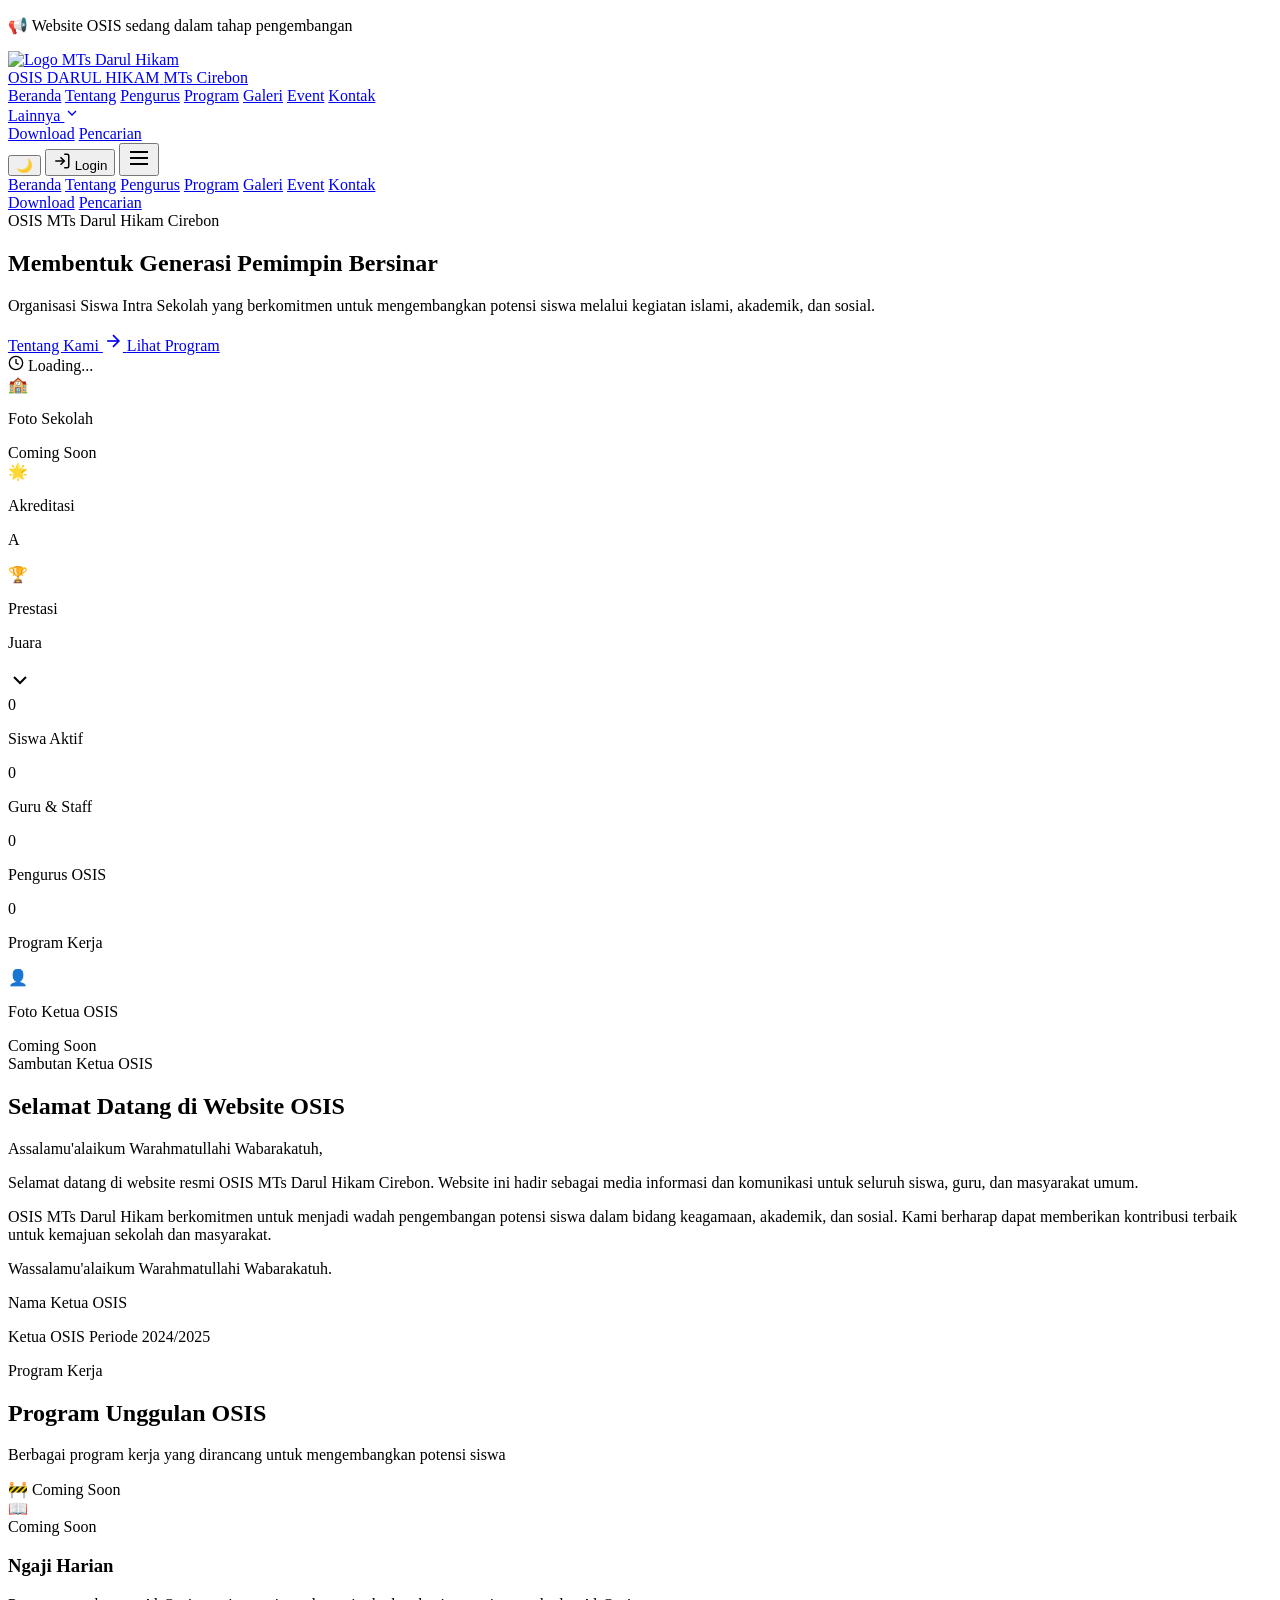
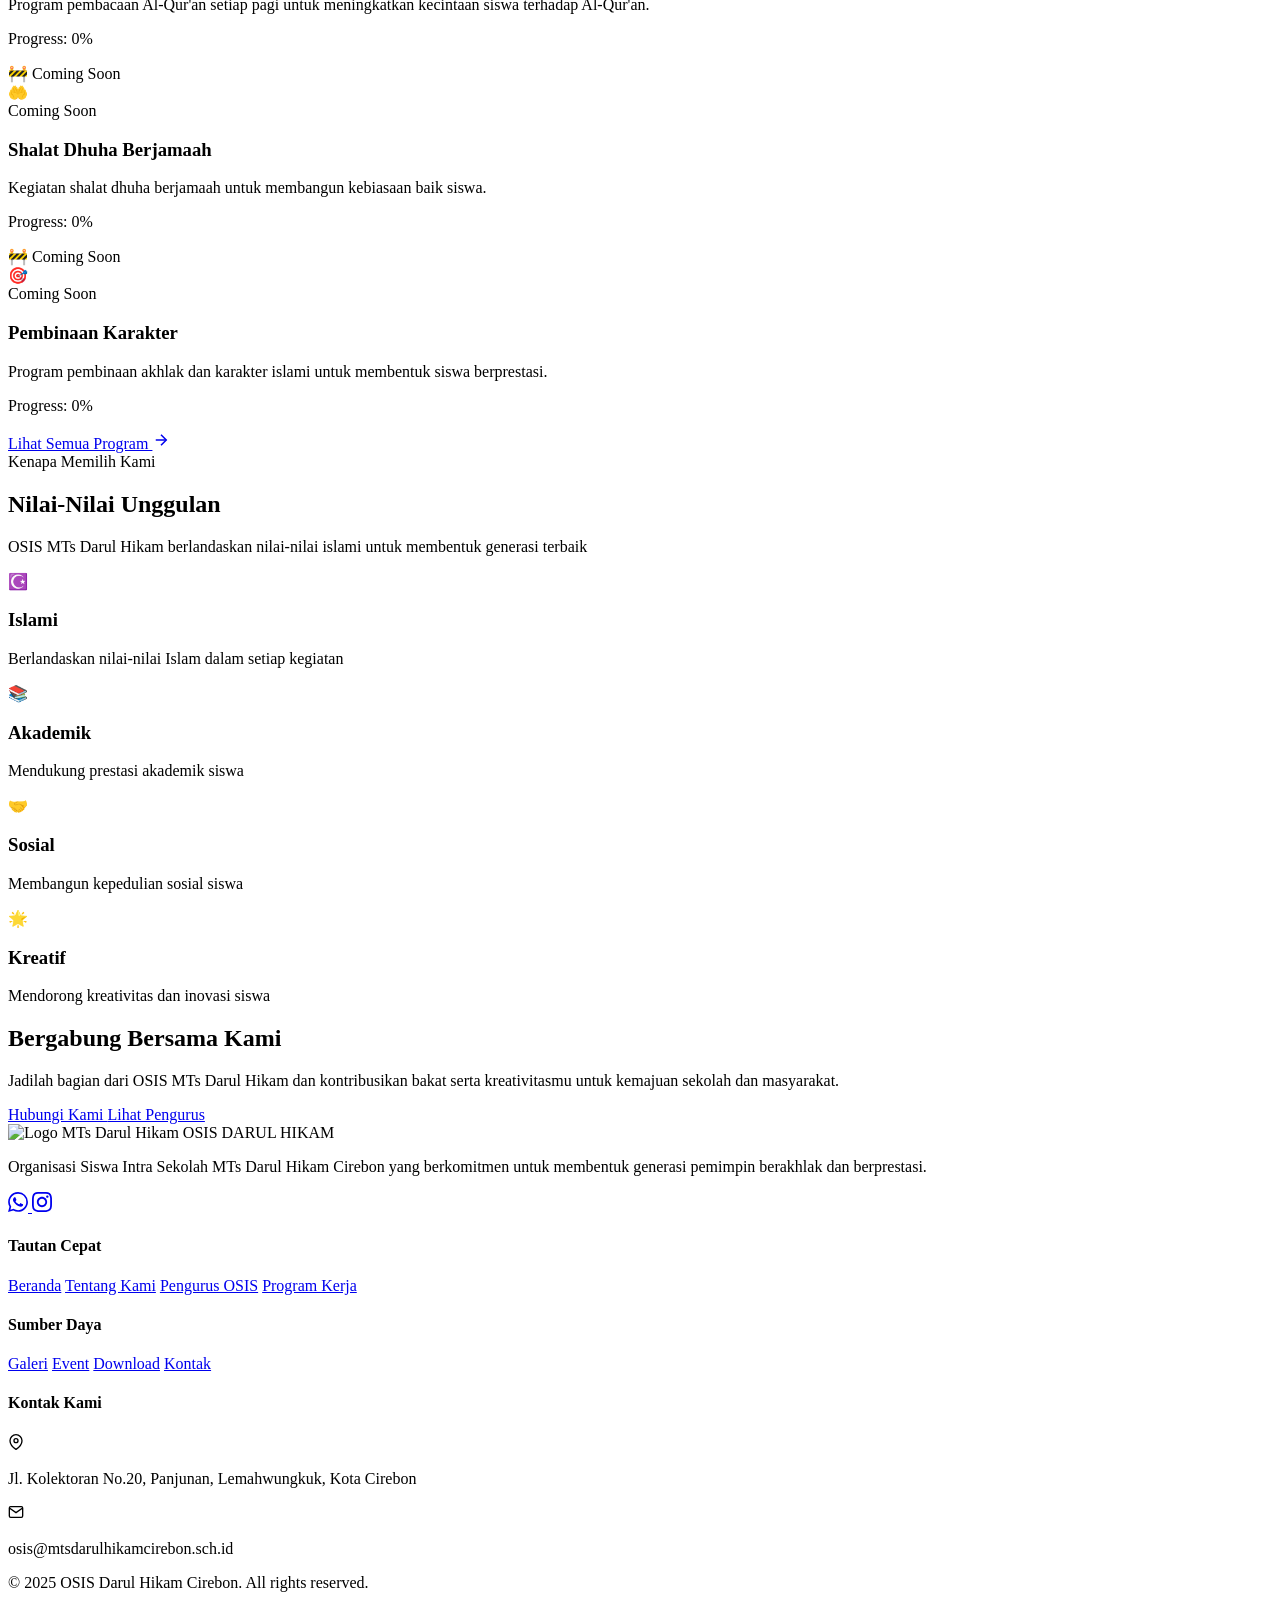
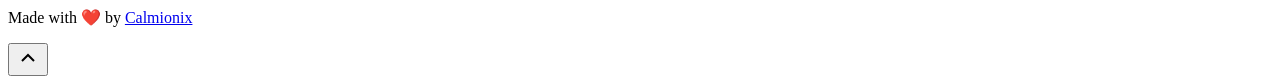
==== index.html @ cc44a0fa "Add files via upload" ====
<!DOCTYPE html>
<html lang="id">
<head>
  <meta charset="UTF-8">
  <meta name="viewport" content="width=device-width, initial-scale=1.0">
  <title>Beranda | OSIS MTs Darul Hikam Cirebon</title>
  <meta name="description" content="Website resmi OSIS MTs Darul Hikam Cirebon - Membentuk Generasi Pemimpin Berakhlak dan Berprestasi">
  
  <!-- Fonts -->
  <link rel="preconnect" href="https://fonts.googleapis.com">
  <link rel="preconnect" href="https://fonts.gstatic.com" crossorigin>
  <link href="https://fonts.googleapis.com/css2?family=Inter:wght@400;500;600;700&family=Poppins:wght@500;600;700;800&display=swap" rel="stylesheet">
  
  <!-- Tailwind CSS -->
  <script src="https://cdn.tailwindcss.com"></script>
  <script>
    tailwind.config = {
      darkMode: 'class',
      theme: {
        extend: {
          colors: {
            primary: {
              DEFAULT: '#1a5f2a',
              light: '#2d7a3e',
              dark: '#124a1f',
            },
            secondary: {
              DEFAULT: '#d4af37',
              light: '#e8c547',
              dark: '#b8960c',
            },
          },
          fontFamily: {
            sans: ['Inter', 'sans-serif'],
            heading: ['Poppins', 'sans-serif'],
          },
        },
      },
    }
  </script>
  
  <!-- Custom CSS -->
  <link rel="stylesheet" href="css/style.css">
  <link rel="stylesheet" href="css/navbar-footer.css">
  
  <!-- Firebase -->
  <script src="https://www.gstatic.com/firebasejs/9.22.0/firebase-app-compat.js"></script>
  <script src="https://www.gstatic.com/firebasejs/9.22.0/firebase-auth-compat.js"></script>
</head>
<body>
  <!-- Announcement Bar -->
  <div class="announcement-bar">
    <div class="container">
      <p>📢 Website OSIS sedang dalam tahap pengembangan</p>
    </div>
  </div>
  
  <!-- Navbar -->
  <nav class="navbar">
    <div class="container navbar-container">
      <!-- Logo -->
      <a href="/" class="navbar-logo">
        <img src="https://via.placeholder.com/48x48/1a5f2a/ffffff?text=DH" alt="Logo MTs Darul Hikam">
        <div class="navbar-logo-text">
          <span class="navbar-logo-title">OSIS DARUL HIKAM</span>
          <span class="navbar-logo-subtitle">MTs Cirebon</span>
        </div>
      </a>
      
      <!-- Navigation Links (Desktop) -->
      <div class="navbar-nav">
        <a href="/" class="nav-link active">Beranda</a>
        <a href="tentang.html" class="nav-link">Tentang</a>
        <a href="pengurus.html" class="nav-link">Pengurus</a>
        <a href="program.html" class="nav-link">Program</a>
        <a href="galeri.html" class="nav-link">Galeri</a>
        <a href="event.html" class="nav-link">Event</a>
        <a href="kontak.html" class="nav-link">Kontak</a>
        <div class="nav-dropdown">
          <a href="#" class="nav-link nav-dropdown-toggle">
            Lainnya
            <svg width="16" height="16" viewBox="0 0 24 24" fill="none" stroke="currentColor" stroke-width="2">
              <polyline points="6 9 12 15 18 9"></polyline>
            </svg>
          </a>
          <div class="nav-dropdown-menu">
            <a href="download.html" class="nav-dropdown-item">Download</a>
            <a href="search.html" class="nav-dropdown-item">Pencarian</a>
          </div>
        </div>
      </div>
      
      <!-- Actions -->
      <div class="navbar-actions">
        <!-- Theme Toggle -->
        <button class="theme-toggle" aria-label="Toggle theme">
          <span class="theme-icon">🌙</span>
        </button>
        
        <!-- Login Button -->
        <button class="login-btn">
          <svg width="18" height="18" viewBox="0 0 24 24" fill="none" stroke="currentColor" stroke-width="2">
            <path d="M15 3h4a2 2 0 0 1 2 2v14a2 2 0 0 1-2 2h-4"/>
            <polyline points="10 17 15 12 10 7"/>
            <line x1="15" y1="12" x2="3" y2="12"/>
          </svg>
          <span>Login</span>
        </button>
        
        <!-- Mobile Menu Button -->
        <button class="mobile-menu-btn" aria-label="Menu">
          <svg width="24" height="24" viewBox="0 0 24 24" fill="none" stroke="currentColor" stroke-width="2">
            <line x1="3" y1="12" x2="21" y2="12"></line>
            <line x1="3" y1="6" x2="21" y2="6"></line>
            <line x1="3" y1="18" x2="21" y2="18"></line>
          </svg>
        </button>
      </div>
    </div>
  </nav>
  
  <!-- Mobile Menu -->
  <div class="mobile-menu">
    <a href="/" class="mobile-nav-link active">Beranda</a>
    <a href="tentang.html" class="mobile-nav-link">Tentang</a>
    <a href="pengurus.html" class="mobile-nav-link">Pengurus</a>
    <a href="program.html" class="mobile-nav-link">Program</a>
    <a href="galeri.html" class="mobile-nav-link">Galeri</a>
    <a href="event.html" class="mobile-nav-link">Event</a>
    <a href="kontak.html" class="mobile-nav-link">Kontak</a>
    <div class="mobile-menu-divider"></div>
    <a href="download.html" class="mobile-nav-link">Download</a>
    <a href="search.html" class="mobile-nav-link">Pencarian</a>
  </div>
  
  <!-- Main Content -->
  <main>
    <!-- Hero Section -->
    <section class="relative min-h-screen flex items-center justify-center overflow-hidden pt-20">
      <!-- Background Pattern -->
      <div class="absolute inset-0 z-0">
        <div class="absolute inset-0 bg-gradient-to-br from-primary/5 via-transparent to-secondary/5"></div>
        <div class="absolute top-20 left-10 w-72 h-72 bg-primary/10 rounded-full blur-3xl"></div>
        <div class="absolute bottom-20 right-10 w-96 h-96 bg-secondary/10 rounded-full blur-3xl"></div>
      </div>
      
      <!-- Hero Content -->
      <div class="container relative z-10 py-20">
        <div class="grid lg:grid-cols-2 gap-12 items-center">
          <!-- Left Content -->
          <div class="text-center lg:text-left scroll-animate">
            <div class="inline-flex items-center gap-2 px-4 py-2 bg-primary/10 text-primary rounded-full text-sm font-medium mb-6">
              <span class="w-2 h-2 bg-primary rounded-full animate-pulse"></span>
              OSIS MTs Darul Hikam Cirebon
            </div>
            
            <h1 class="font-heading text-4xl md:text-5xl lg:text-6xl font-bold text-gray-900 dark:text-white mb-6 leading-tight">
              Membentuk Generasi
              <span class="text-transparent bg-clip-text bg-gradient-to-r from-primary to-primary-light">Pemimpin Bersinar</span>
            </h1>
            
            <p class="text-lg text-gray-600 dark:text-gray-300 mb-8 max-w-xl mx-auto lg:mx-0">
              Organisasi Siswa Intra Sekolah yang berkomitmen untuk mengembangkan potensi siswa 
              melalui kegiatan islami, akademik, dan sosial.
            </p>
            
            <div class="flex flex-col sm:flex-row gap-4 justify-center lg:justify-start">
              <a href="tentang.html" class="btn btn-primary btn-lg">
                Tentang Kami
                <svg width="20" height="20" viewBox="0 0 24 24" fill="none" stroke="currentColor" stroke-width="2">
                  <line x1="5" y1="12" x2="19" y2="12"></line>
                  <polyline points="12 5 19 12 12 19"></polyline>
                </svg>
              </a>
              <a href="program.html" class="btn btn-outline btn-lg" data-coming-soon>
                Lihat Program
              </a>
            </div>
            
            <!-- Realtime Clock -->
            <div class="mt-8 flex justify-center lg:justify-start">
              <div class="realtime-clock">
                <svg width="16" height="16" viewBox="0 0 24 24" fill="none" stroke="currentColor" stroke-width="2">
                  <circle cx="12" cy="12" r="10"></circle>
                  <polyline points="12 6 12 12 16 14"></polyline>
                </svg>
                <span>Loading...</span>
              </div>
            </div>
          </div>
          
          <!-- Right Content - Hero Image -->
          <div class="relative scroll-animate">
            <div class="relative">
              <!-- Main Image Placeholder -->
              <div class="aspect-square rounded-3xl overflow-hidden bg-gradient-to-br from-primary/20 to-secondary/20 flex items-center justify-center">
                <div class="text-center p-8">
                  <div class="text-8xl mb-4">🏫</div>
                  <p class="text-gray-500 dark:text-gray-400">Foto Sekolah</p>
                  <span class="badge badge-coming-soon mt-2">Coming Soon</span>
                </div>
              </div>
              
              <!-- Floating Cards -->
              <div class="absolute -bottom-6 -left-6 bg-white dark:bg-gray-800 rounded-xl p-4 shadow-xl border border-gray-100 dark:border-gray-700">
                <div class="flex items-center gap-3">
                  <div class="w-12 h-12 bg-primary/10 rounded-lg flex items-center justify-center text-2xl">
                    🌟
                  </div>
                  <div>
                    <p class="text-sm text-gray-500 dark:text-gray-400">Akreditasi</p>
                    <p class="font-bold text-primary">A</p>
                  </div>
                </div>
              </div>
              
              <div class="absolute -top-6 -right-6 bg-white dark:bg-gray-800 rounded-xl p-4 shadow-xl border border-gray-100 dark:border-gray-700">
                <div class="flex items-center gap-3">
                  <div class="w-12 h-12 bg-secondary/10 rounded-lg flex items-center justify-center text-2xl">
                    🏆
                  </div>
                  <div>
                    <p class="text-sm text-gray-500 dark:text-gray-400">Prestasi</p>
                    <p class="font-bold text-secondary">Juara</p>
                  </div>
                </div>
              </div>
            </div>
          </div>
        </div>
      </div>
      
      <!-- Scroll Indicator -->
      <div class="absolute bottom-8 left-1/2 -translate-x-1/2 animate-bounce">
        <svg width="24" height="24" viewBox="0 0 24 24" fill="none" stroke="currentColor" stroke-width="2" class="text-gray-400">
          <polyline points="6 9 12 15 18 9"></polyline>
        </svg>
      </div>
    </section>
    
    <!-- Statistics Section -->
    <section class="section bg-white dark:bg-gray-800">
      <div class="container">
        <div class="grid grid-cols-2 md:grid-cols-4 gap-6">
          <div class="text-center scroll-animate">
            <div class="text-4xl md:text-5xl font-bold text-primary mb-2" data-count="500">0</div>
            <p class="text-gray-600 dark:text-gray-400">Siswa Aktif</p>
          </div>
          <div class="text-center scroll-animate">
            <div class="text-4xl md:text-5xl font-bold text-primary mb-2" data-count="35">0</div>
            <p class="text-gray-600 dark:text-gray-400">Guru & Staff</p>
          </div>
          <div class="text-center scroll-animate">
            <div class="text-4xl md:text-5xl font-bold text-primary mb-2" data-count="25">0</div>
            <p class="text-gray-600 dark:text-gray-400">Pengurus OSIS</p>
          </div>
          <div class="text-center scroll-animate">
            <div class="text-4xl md:text-5xl font-bold text-primary mb-2" data-count="15">0</div>
            <p class="text-gray-600 dark:text-gray-400">Program Kerja</p>
          </div>
        </div>
      </div>
    </section>
    
    <!-- Welcome Section -->
    <section class="section">
      <div class="container">
        <div class="grid lg:grid-cols-2 gap-12 items-center">
          <!-- Left - Image -->
          <div class="scroll-animate">
            <div class="relative">
              <div class="aspect-[4/3] rounded-2xl overflow-hidden bg-gradient-to-br from-gray-100 to-gray-200 dark:from-gray-700 dark:to-gray-800 flex items-center justify-center">
                <div class="text-center p-8">
                  <div class="text-7xl mb-4">👤</div>
                  <p class="text-gray-500 dark:text-gray-400">Foto Ketua OSIS</p>
                  <span class="badge badge-coming-soon mt-2">Coming Soon</span>
                </div>
              </div>
              <!-- Decorative Element -->
              <div class="absolute -z-10 -bottom-4 -right-4 w-full h-full bg-primary/10 rounded-2xl"></div>
            </div>
          </div>
          
          <!-- Right - Content -->
          <div class="scroll-animate">
            <span class="inline-block px-4 py-1 bg-secondary/10 text-secondary rounded-full text-sm font-medium mb-4">
              Sambutan Ketua OSIS
            </span>
            <h2 class="section-title text-left mb-6">
              Selamat Datang di Website OSIS
            </h2>
            <div class="prose dark:prose-invert max-w-none">
              <p class="text-gray-600 dark:text-gray-300 mb-4">
                Assalamu'alaikum Warahmatullahi Wabarakatuh,
              </p>
              <p class="text-gray-600 dark:text-gray-300 mb-4">
                Selamat datang di website resmi OSIS MTs Darul Hikam Cirebon. Website ini hadir sebagai 
                media informasi dan komunikasi untuk seluruh siswa, guru, dan masyarakat umum.
              </p>
              <p class="text-gray-600 dark:text-gray-300 mb-4">
                OSIS MTs Darul Hikam berkomitmen untuk menjadi wadah pengembangan potensi siswa 
                dalam bidang keagamaan, akademik, dan sosial. Kami berharap dapat memberikan 
                kontribusi terbaik untuk kemajuan sekolah dan masyarakat.
              </p>
              <p class="text-gray-600 dark:text-gray-300">
                Wassalamu'alaikum Warahmatullahi Wabarakatuh.
              </p>
            </div>
            <div class="mt-6">
              <p class="font-semibold text-gray-900 dark:text-white">Nama Ketua OSIS</p>
              <p class="text-sm text-gray-500 dark:text-gray-400">Ketua OSIS Periode 2024/2025</p>
            </div>
          </div>
        </div>
      </div>
    </section>
    
    <!-- Programs Preview Section -->
    <section class="section bg-gray-50 dark:bg-gray-900">
      <div class="container">
        <div class="section-header scroll-animate">
          <span class="inline-block px-4 py-1 bg-primary/10 text-primary rounded-full text-sm font-medium mb-4">
            Program Kerja
          </span>
          <h2 class="section-title">Program Unggulan OSIS</h2>
          <p class="section-subtitle">
            Berbagai program kerja yang dirancang untuk mengembangkan potensi siswa
          </p>
        </div>
        
        <div class="grid md:grid-cols-2 lg:grid-cols-3 gap-6">
          <!-- Program Card 1 -->
          <div class="card scroll-animate relative">
            <div class="coming-soon-overlay">
              <span class="coming-soon-icon">🚧</span>
              <span class="coming-soon-text">Coming Soon</span>
            </div>
            <div class="h-48 bg-gradient-to-br from-primary/20 to-primary/5 flex items-center justify-center">
              <span class="text-5xl">📖</span>
            </div>
            <div class="card-body">
              <span class="badge badge-coming-soon mb-3">Coming Soon</span>
              <h3 class="card-title">Ngaji Harian</h3>
              <p class="card-text mb-4">
                Program pembacaan Al-Qur'an setiap pagi untuk meningkatkan kecintaan siswa terhadap Al-Qur'an.
              </p>
              <div class="progress-bar mb-2">
                <div class="progress-fill" style="width: 0%"></div>
              </div>
              <p class="text-xs text-gray-500">Progress: 0%</p>
            </div>
          </div>
          
          <!-- Program Card 2 -->
          <div class="card scroll-animate relative">
            <div class="coming-soon-overlay">
              <span class="coming-soon-icon">🚧</span>
              <span class="coming-soon-text">Coming Soon</span>
            </div>
            <div class="h-48 bg-gradient-to-br from-secondary/20 to-secondary/5 flex items-center justify-center">
              <span class="text-5xl">🤲</span>
            </div>
            <div class="card-body">
              <span class="badge badge-coming-soon mb-3">Coming Soon</span>
              <h3 class="card-title">Shalat Dhuha Berjamaah</h3>
              <p class="card-text mb-4">
                Kegiatan shalat dhuha berjamaah untuk membangun kebiasaan baik siswa.
              </p>
              <div class="progress-bar mb-2">
                <div class="progress-fill" style="width: 0%"></div>
              </div>
              <p class="text-xs text-gray-500">Progress: 0%</p>
            </div>
          </div>
          
          <!-- Program Card 3 -->
          <div class="card scroll-animate relative">
            <div class="coming-soon-overlay">
              <span class="coming-soon-icon">🚧</span>
              <span class="coming-soon-text">Coming Soon</span>
            </div>
            <div class="h-48 bg-gradient-to-br from-blue-500/20 to-blue-500/5 flex items-center justify-center">
              <span class="text-5xl">🎯</span>
            </div>
            <div class="card-body">
              <span class="badge badge-coming-soon mb-3">Coming Soon</span>
              <h3 class="card-title">Pembinaan Karakter</h3>
              <p class="card-text mb-4">
                Program pembinaan akhlak dan karakter islami untuk membentuk siswa berprestasi.
              </p>
              <div class="progress-bar mb-2">
                <div class="progress-fill" style="width: 0%"></div>
              </div>
              <p class="text-xs text-gray-500">Progress: 0%</p>
            </div>
          </div>
        </div>
        
        <div class="text-center mt-10">
          <a href="program.html" class="btn btn-outline" data-coming-soon>
            Lihat Semua Program
            <svg width="18" height="18" viewBox="0 0 24 24" fill="none" stroke="currentColor" stroke-width="2">
              <line x1="5" y1="12" x2="19" y2="12"></line>
              <polyline points="12 5 19 12 12 19"></polyline>
            </svg>
          </a>
        </div>
      </div>
    </section>
    
    <!-- Features Section -->
    <section class="section">
      <div class="container">
        <div class="section-header scroll-animate">
          <span class="inline-block px-4 py-1 bg-secondary/10 text-secondary rounded-full text-sm font-medium mb-4">
            Kenapa Memilih Kami
          </span>
          <h2 class="section-title">Nilai-Nilai Unggulan</h2>
          <p class="section-subtitle">
            OSIS MTs Darul Hikam berlandaskan nilai-nilai islami untuk membentuk generasi terbaik
          </p>
        </div>
        
        <div class="grid md:grid-cols-2 lg:grid-cols-4 gap-6">
          <!-- Feature 1 -->
          <div class="text-center scroll-animate">
            <div class="w-16 h-16 mx-auto mb-4 bg-primary/10 rounded-2xl flex items-center justify-center text-3xl">
              ☪️
            </div>
            <h3 class="font-semibold text-lg mb-2">Islami</h3>
            <p class="text-gray-600 dark:text-gray-400 text-sm">
              Berlandaskan nilai-nilai Islam dalam setiap kegiatan
            </p>
          </div>
          
          <!-- Feature 2 -->
          <div class="text-center scroll-animate">
            <div class="w-16 h-16 mx-auto mb-4 bg-secondary/10 rounded-2xl flex items-center justify-center text-3xl">
              📚
            </div>
            <h3 class="font-semibold text-lg mb-2">Akademik</h3>
            <p class="text-gray-600 dark:text-gray-400 text-sm">
              Mendukung prestasi akademik siswa
            </p>
          </div>
          
          <!-- Feature 3 -->
          <div class="text-center scroll-animate">
            <div class="w-16 h-16 mx-auto mb-4 bg-blue-500/10 rounded-2xl flex items-center justify-center text-3xl">
              🤝
            </div>
            <h3 class="font-semibold text-lg mb-2">Sosial</h3>
            <p class="text-gray-600 dark:text-gray-400 text-sm">
              Membangun kepedulian sosial siswa
            </p>
          </div>
          
          <!-- Feature 4 -->
          <div class="text-center scroll-animate">
            <div class="w-16 h-16 mx-auto mb-4 bg-green-500/10 rounded-2xl flex items-center justify-center text-3xl">
              🌟
            </div>
            <h3 class="font-semibold text-lg mb-2">Kreatif</h3>
            <p class="text-gray-600 dark:text-gray-400 text-sm">
              Mendorong kreativitas dan inovasi siswa
            </p>
          </div>
        </div>
      </div>
    </section>
    
    <!-- CTA Section -->
    <section class="section">
      <div class="container">
        <div class="relative rounded-3xl overflow-hidden">
          <!-- Background -->
          <div class="absolute inset-0 bg-gradient-to-r from-primary to-primary-light"></div>
          <div class="absolute inset-0 opacity-10">
            <div class="absolute top-0 left-0 w-64 h-64 bg-white rounded-full blur-3xl"></div>
            <div class="absolute bottom-0 right-0 w-96 h-96 bg-white rounded-full blur-3xl"></div>
          </div>
          
          <!-- Content -->
          <div class="relative z-10 py-16 px-8 text-center">
            <h2 class="text-3xl md:text-4xl font-bold text-white mb-4">
              Bergabung Bersama Kami
            </h2>
            <p class="text-white/80 max-w-2xl mx-auto mb-8">
              Jadilah bagian dari OSIS MTs Darul Hikam dan kontribusikan bakat serta kreativitasmu 
              untuk kemajuan sekolah dan masyarakat.
            </p>
            <div class="flex flex-col sm:flex-row gap-4 justify-center">
              <a href="kontak.html" class="btn bg-white text-primary hover:bg-gray-100 btn-lg">
                Hubungi Kami
              </a>
              <a href="pengurus.html" class="btn border-2 border-white text-white hover:bg-white/10 btn-lg">
                Lihat Pengurus
              </a>
            </div>
          </div>
        </div>
      </div>
    </section>
  </main>
  
  <!-- Footer -->
  <footer class="footer">
    <div class="container">
      <div class="footer-grid">
        <!-- Brand -->
        <div class="footer-brand">
          <div class="footer-logo">
            <img src="https://via.placeholder.com/56x56/1a5f2a/ffffff?text=DH" alt="Logo MTs Darul Hikam">
            <span class="footer-logo-text">OSIS DARUL HIKAM</span>
          </div>
          <p class="footer-description">
            Organisasi Siswa Intra Sekolah MTs Darul Hikam Cirebon yang berkomitmen 
            untuk membentuk generasi pemimpin berakhlak dan berprestasi.
          </p>
          <div class="footer-social">
            <a href="https://whatsapp.com/channel/0029Vb6CgwUFHWpz9DG5z50D" target="_blank" class="footer-social-link" aria-label="WhatsApp">
              <svg width="20" height="20" viewBox="0 0 24 24" fill="currentColor">
                <path d="M17.472 14.382c-.297-.149-1.758-.867-2.03-.967-.273-.099-.471-.148-.67.15-.197.297-.767.966-.94 1.164-.173.199-.347.223-.644.075-.297-.15-1.255-.463-2.39-1.475-.883-.788-1.48-1.761-1.653-2.059-.173-.297-.018-.458.13-.606.134-.133.298-.347.446-.52.149-.174.198-.298.298-.497.099-.198.05-.371-.025-.52-.075-.149-.669-1.612-.916-2.207-.242-.579-.487-.5-.669-.51-.173-.008-.371-.01-.57-.01-.198 0-.52.074-.792.372-.272.297-1.04 1.016-1.04 2.479 0 1.462 1.065 2.875 1.213 3.074.149.198 2.096 3.2 5.077 4.487.709.306 1.262.489 1.694.625.712.227 1.36.195 1.871.118.571-.085 1.758-.719 2.006-1.413.248-.694.248-1.289.173-1.413-.074-.124-.272-.198-.57-.347m-5.421 7.403h-.004a9.87 9.87 0 01-5.031-1.378l-.361-.214-3.741.982.998-3.648-.235-.374a9.86 9.86 0 01-1.51-5.26c.001-5.45 4.436-9.884 9.888-9.884 2.64 0 5.122 1.03 6.988 2.898a9.825 9.825 0 012.893 6.994c-.003 5.45-4.437 9.884-9.885 9.884m8.413-18.297A11.815 11.815 0 0012.05 0C5.495 0 .16 5.335.157 11.892c0 2.096.547 4.142 1.588 5.945L.057 24l6.305-1.654a11.882 11.882 0 005.683 1.448h.005c6.554 0 11.89-5.335 11.893-11.893a11.821 11.821 0 00-3.48-8.413z"/>
              </svg>
            </a>
            <a href="https://www.instagram.com/mtsdarulhikamcirebon" target="_blank" class="footer-social-link" aria-label="Instagram">
              <svg width="20" height="20" viewBox="0 0 24 24" fill="currentColor">
                <path d="M12 2.163c3.204 0 3.584.012 4.85.07 3.252.148 4.771 1.691 4.919 4.919.058 1.265.069 1.645.069 4.849 0 3.205-.012 3.584-.069 4.849-.149 3.225-1.664 4.771-4.919 4.919-1.266.058-1.644.07-4.85.07-3.204 0-3.584-.012-4.849-.07-3.26-.149-4.771-1.699-4.919-4.92-.058-1.265-.07-1.644-.07-4.849 0-3.204.013-3.583.07-4.849.149-3.227 1.664-4.771 4.919-4.919 1.266-.057 1.645-.069 4.849-.069zm0-2.163c-3.259 0-3.667.014-4.947.072-4.358.2-6.78 2.618-6.98 6.98-.059 1.281-.073 1.689-.073 4.948 0 3.259.014 3.668.072 4.948.2 4.358 2.618 6.78 6.98 6.98 1.281.058 1.689.072 4.948.072 3.259 0 3.668-.014 4.948-.072 4.354-.2 6.782-2.618 6.979-6.98.059-1.28.073-1.689.073-4.948 0-3.259-.014-3.667-.072-4.947-.196-4.354-2.617-6.78-6.979-6.98-1.281-.059-1.69-.073-4.949-.073zm0 5.838c-3.403 0-6.162 2.759-6.162 6.162s2.759 6.163 6.162 6.163 6.162-2.759 6.162-6.163c0-3.403-2.759-6.162-6.162-6.162zm0 10.162c-2.209 0-4-1.79-4-4 0-2.209 1.791-4 4-4s4 1.791 4 4c0 2.21-1.791 4-4 4zm6.406-11.845c-.796 0-1.441.645-1.441 1.44s.645 1.44 1.441 1.44c.795 0 1.439-.645 1.439-1.44s-.644-1.44-1.439-1.44z"/>
              </svg>
            </a>
          </div>
        </div>
        
        <!-- Quick Links -->
        <div>
          <h4 class="footer-title">Tautan Cepat</h4>
          <div class="footer-links">
            <a href="/" class="footer-link">Beranda</a>
            <a href="tentang.html" class="footer-link">Tentang Kami</a>
            <a href="pengurus.html" class="footer-link">Pengurus OSIS</a>
            <a href="program.html" class="footer-link">Program Kerja</a>
          </div>
        </div>
        
        <!-- Resources -->
        <div>
          <h4 class="footer-title">Sumber Daya</h4>
          <div class="footer-links">
            <a href="galeri.html" class="footer-link">Galeri</a>
            <a href="event.html" class="footer-link">Event</a>
            <a href="download.html" class="footer-link">Download</a>
            <a href="kontak.html" class="footer-link">Kontak</a>
          </div>
        </div>
        
        <!-- Contact -->
        <div>
          <h4 class="footer-title">Kontak Kami</h4>
          <div class="footer-contact-item">
            <div class="footer-contact-icon">
              <svg width="16" height="16" viewBox="0 0 24 24" fill="none" stroke="currentColor" stroke-width="2">
                <path d="M21 10c0 7-9 13-9 13s-9-6-9-13a9 9 0 0 1 18 0z"></path>
                <circle cx="12" cy="10" r="3"></circle>
              </svg>
            </div>
            <p class="footer-contact-text">
              Jl. Kolektoran No.20, Panjunan, Lemahwungkuk, Kota Cirebon
            </p>
          </div>
          <div class="footer-contact-item">
            <div class="footer-contact-icon">
              <svg width="16" height="16" viewBox="0 0 24 24" fill="none" stroke="currentColor" stroke-width="2">
                <path d="M4 4h16c1.1 0 2 .9 2 2v12c0 1.1-.9 2-2 2H4c-1.1 0-2-.9-2-2V6c0-1.1.9-2 2-2z"></path>
                <polyline points="22,6 12,13 2,6"></polyline>
              </svg>
            </div>
            <p class="footer-contact-text">osis@mtsdarulhikamcirebon.sch.id</p>
          </div>
        </div>
      </div>
      
      <!-- Footer Bottom -->
      <div class="footer-bottom">
        <p class="footer-copyright">
          © 2025 OSIS Darul Hikam Cirebon. All rights reserved.
        </p>
        <p class="footer-made-with">
          Made with <span class="footer-heart">❤️</span> by 
          <a href="https://web.calmionix.fun" target="_blank">Calmionix</a>
        </p>
      </div>
    </div>
  </footer>
  
  <!-- Back to Top Button -->
  <button class="back-to-top" aria-label="Back to top">
    <svg width="24" height="24" viewBox="0 0 24 24" fill="none" stroke="currentColor" stroke-width="2">
      <polyline points="18 15 12 9 6 15"></polyline>
    </svg>
  </button>
  
  <!-- Scripts -->
  <script src="js/main.js"></script>
  <script src="js/firebase-auth.js"></script>
</body>
</html>
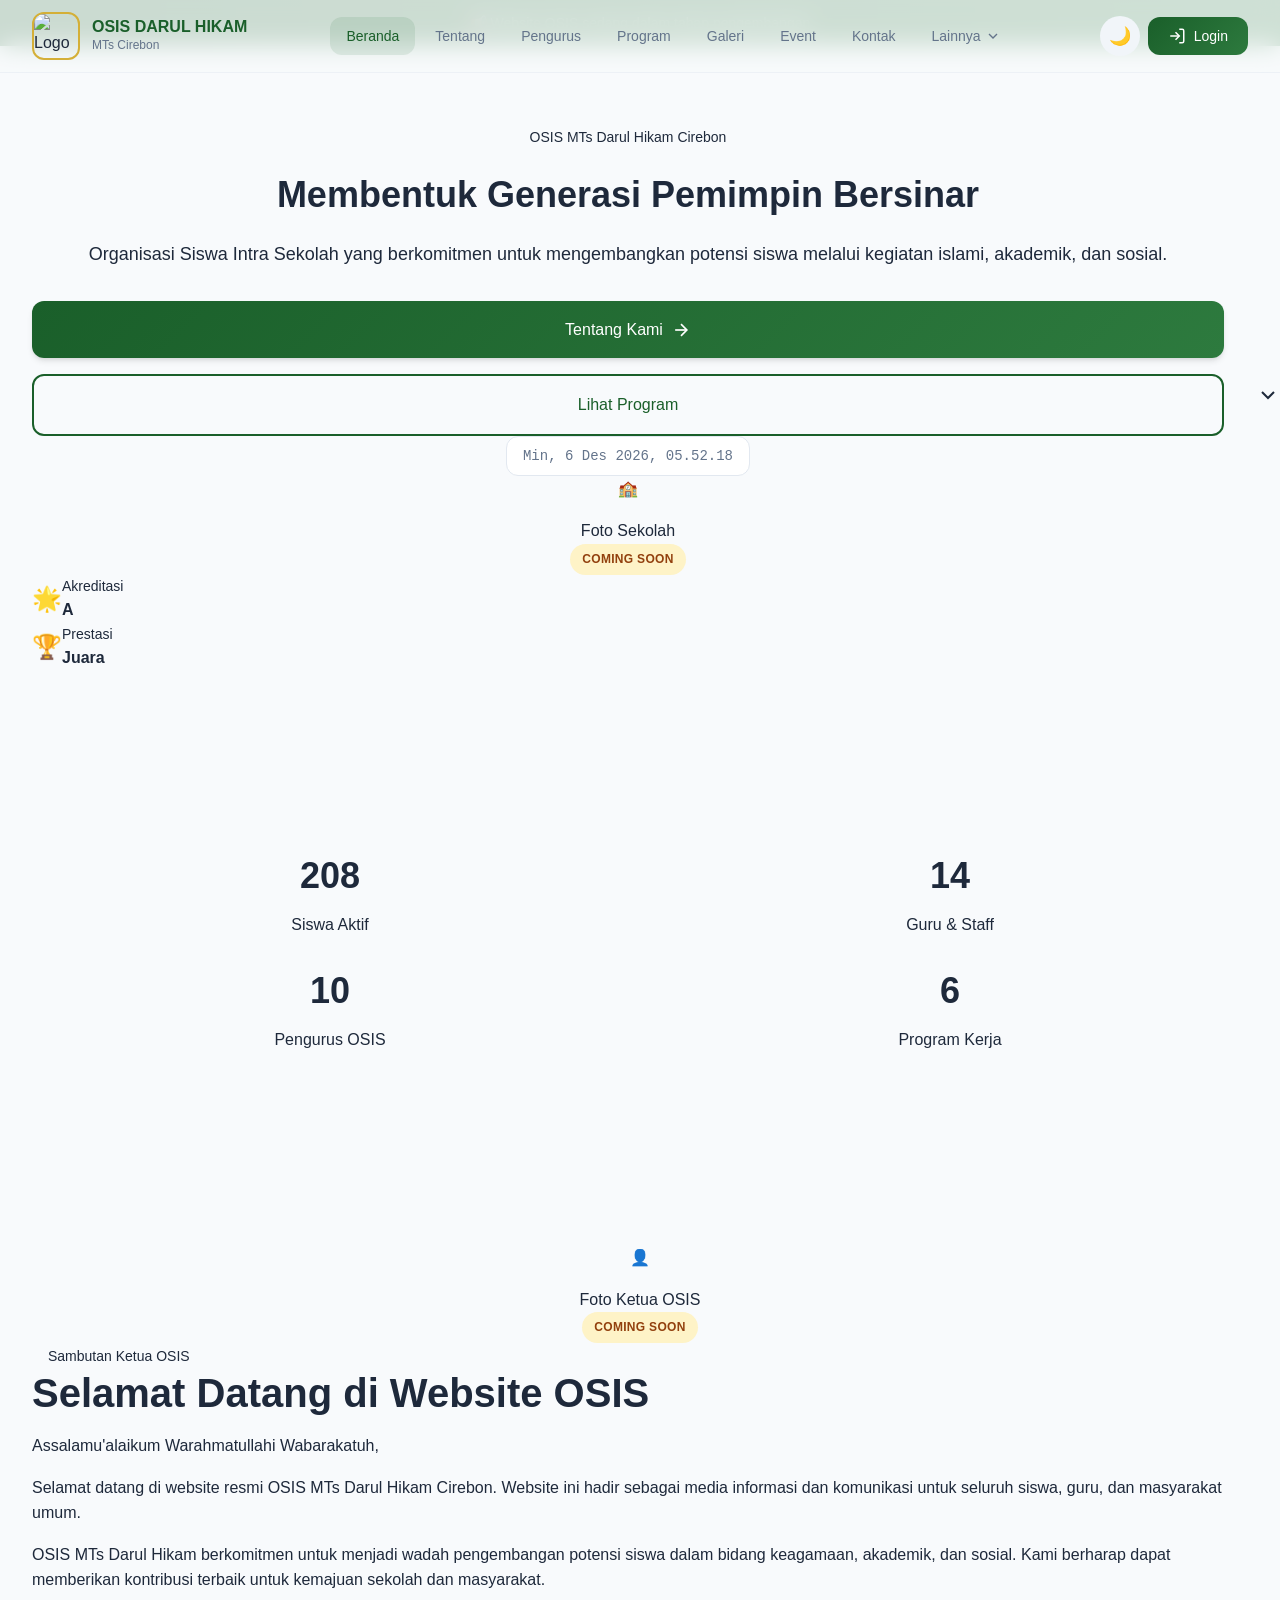
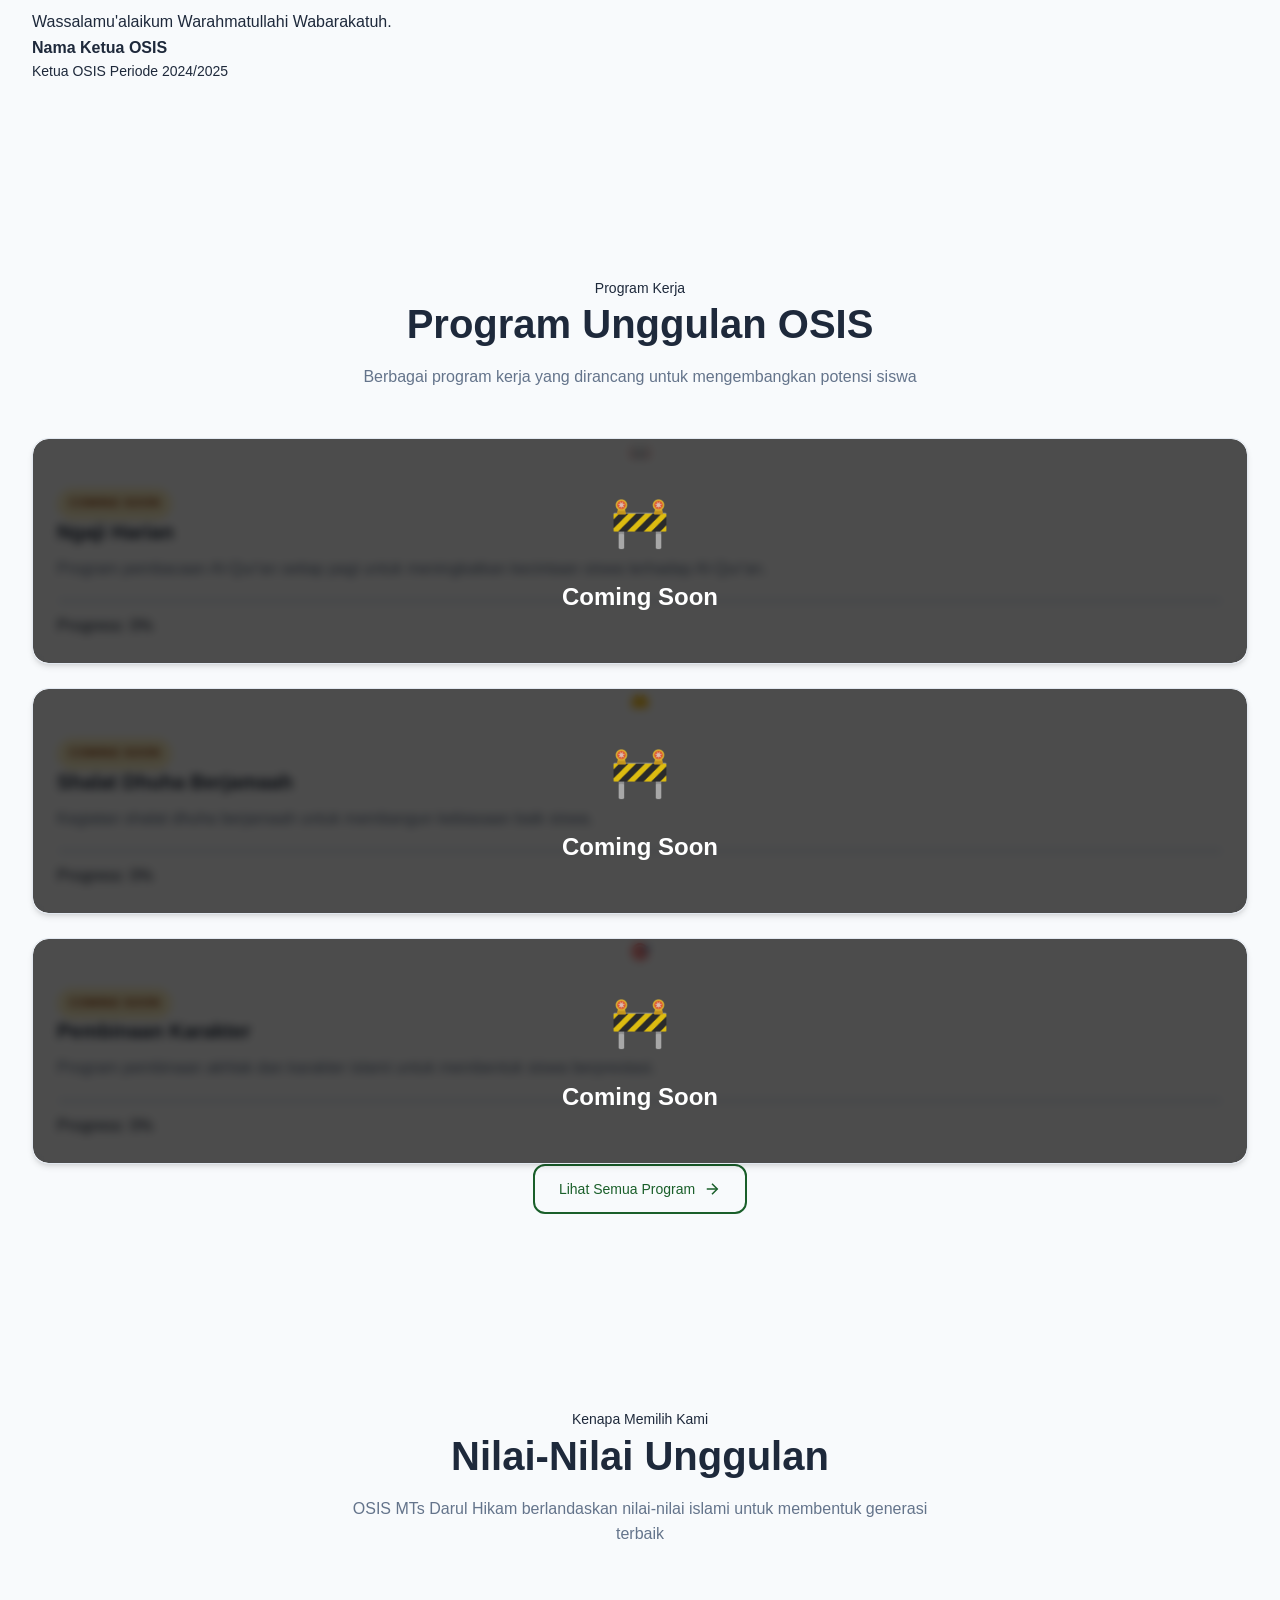
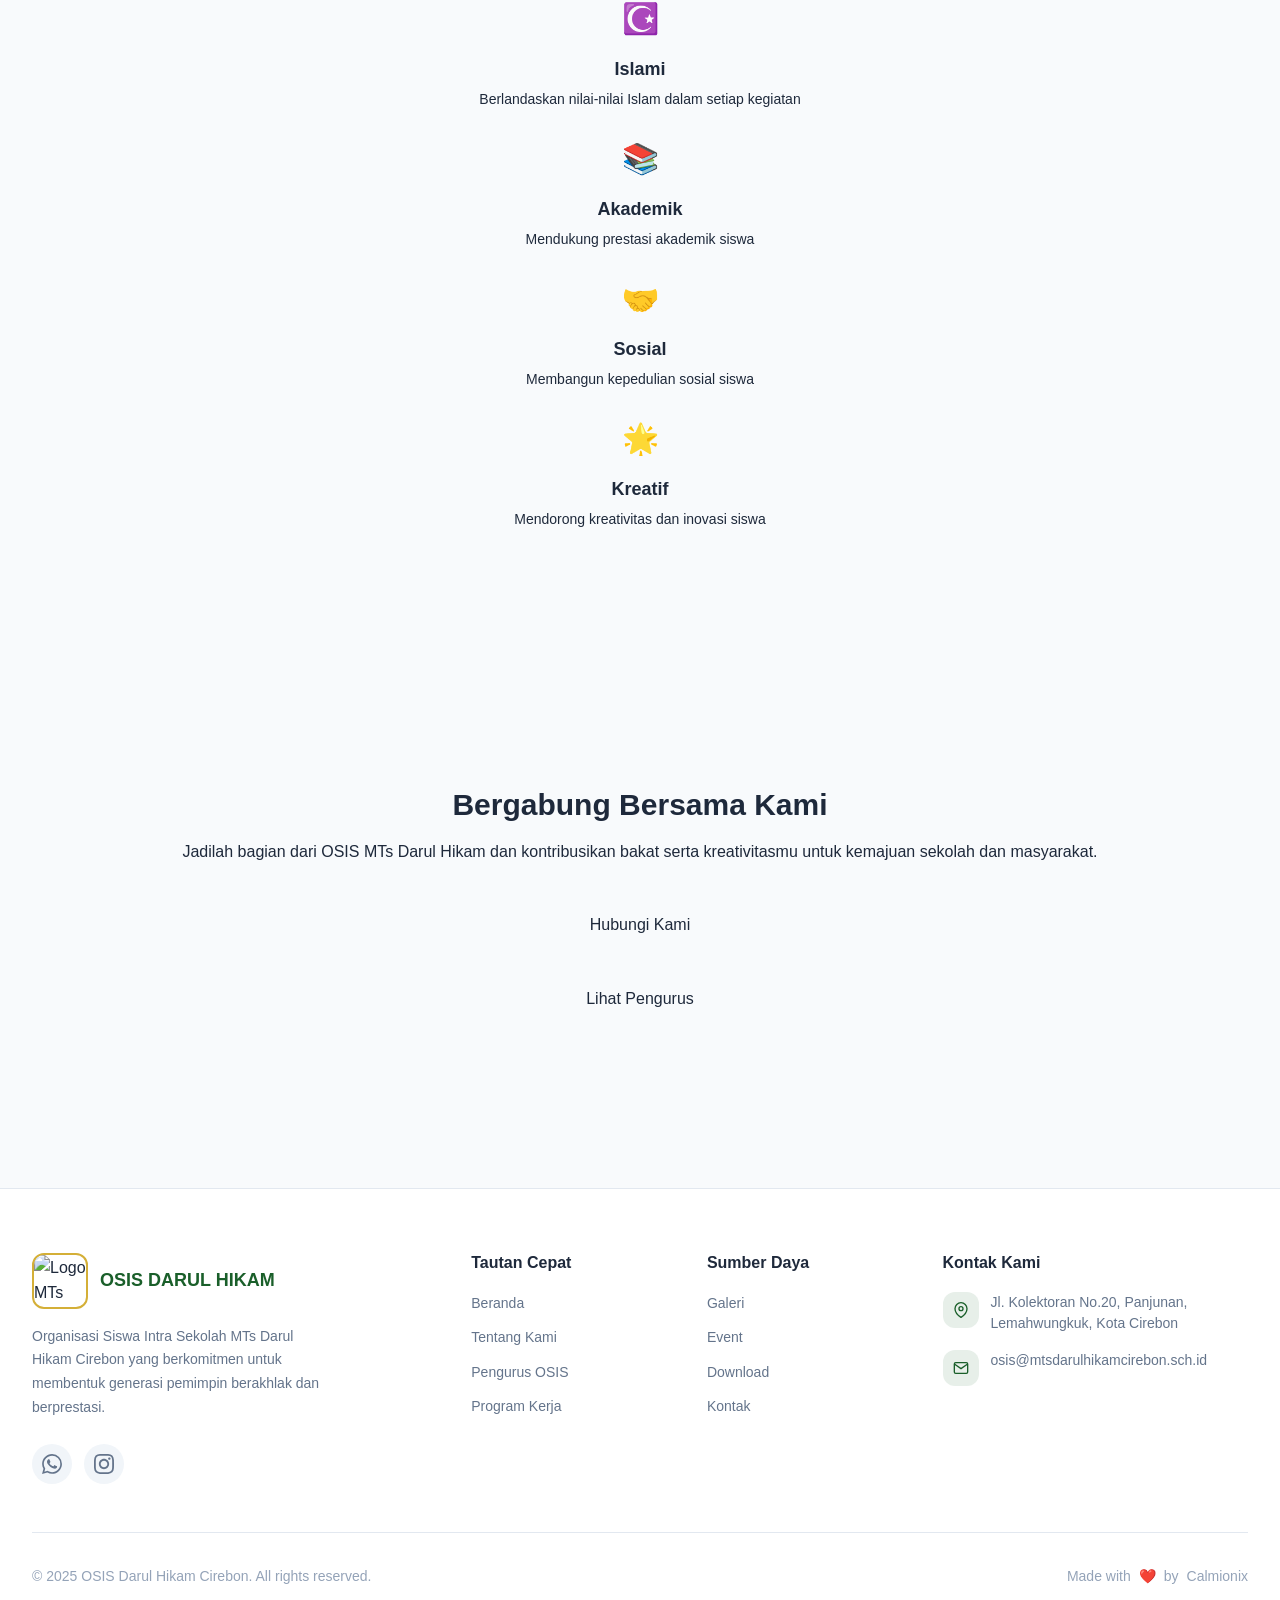
==== commit 2ffd67ce: "Update index.html" ====
--- a/index.html
+++ b/index.html
@@ -15,7 +15,7 @@
   <script src="https://cdn.tailwindcss.com"></script>
   <script>
     tailwind.config = {
-      darkMode: 'class',
+      lightMode: 'class',
       theme: {
         extend: {
           colors: {
--- a/css/style.css
+++ b/css/style.css
@@ -0,0 +1,1045 @@
+/* ============================================
+   OSIS MTs DARUL HIKAM CIREBON - MAIN STYLES
+   Modern, Clean, Premium UI/UX
+   ============================================ */
+
+/* CSS Variables - Light Mode (Default) */
+:root {
+  /* Primary Colors - Islamic Green + Gold */
+  --primary: #1a5f2a;
+  --primary-light: #2d7a3e;
+  --primary-dark: #124a1f;
+  --secondary: #d4af37;
+  --secondary-light: #e8c547;
+  --secondary-dark: #b8960c;
+  
+  /* Background Colors */
+  --bg-primary: #f8fafc;
+  --bg-secondary: #ffffff;
+  --bg-tertiary: #f1f5f9;
+  --bg-card: #ffffff;
+  
+  /* Text Colors */
+  --text-primary: #1e293b;
+  --text-secondary: #64748b;
+  --text-muted: #94a3b8;
+  --text-inverse: #ffffff;
+  
+  /* Border & Shadow */
+  --border-color: #e2e8f0;
+  --border-light: #f1f5f9;
+  --shadow-sm: 0 1px 2px 0 rgb(0 0 0 / 0.05);
+  --shadow-md: 0 4px 6px -1px rgb(0 0 0 / 0.1), 0 2px 4px -2px rgb(0 0 0 / 0.1);
+  --shadow-lg: 0 10px 15px -3px rgb(0 0 0 / 0.1), 0 4px 6px -4px rgb(0 0 0 / 0.1);
+  --shadow-xl: 0 20px 25px -5px rgb(0 0 0 / 0.1), 0 8px 10px -6px rgb(0 0 0 / 0.1);
+  
+  /* Status Colors */
+  --success: #22c55e;
+  --warning: #f59e0b;
+  --error: #ef4444;
+  --info: #3b82f6;
+  
+  /* Coming Soon */
+  --coming-soon-bg: #fef3c7;
+  --coming-soon-text: #92400e;
+  
+  /* Transitions */
+  --transition-fast: 150ms ease;
+  --transition-normal: 300ms ease;
+  --transition-slow: 500ms ease;
+  
+  /* Border Radius */
+  --radius-sm: 0.375rem;
+  --radius-md: 0.5rem;
+  --radius-lg: 0.75rem;
+  --radius-xl: 1rem;
+  --radius-2xl: 1.5rem;
+  --radius-full: 9999px;
+}
+
+/* Dark Mode Variables */
+[data-theme="dark"] {
+  --primary: #4ade80;
+  --primary-light: #86efac;
+  --primary-dark: #22c55e;
+  --secondary: #fbbf24;
+  --secondary-light: #fcd34d;
+  --secondary-dark: #f59e0b;
+  
+  --bg-primary: #0f172a;
+  --bg-secondary: #1e293b;
+  --bg-tertiary: #334155;
+  --bg-card: #1e293b;
+  
+  --text-primary: #f8fafc;
+  --text-secondary: #cbd5e1;
+  --text-muted: #94a3b8;
+  --text-inverse: #0f172a;
+  
+  --border-color: #334155;
+  --border-light: #475569;
+  --shadow-sm: 0 1px 2px 0 rgb(0 0 0 / 0.3);
+  --shadow-md: 0 4px 6px -1px rgb(0 0 0 / 0.4), 0 2px 4px -2px rgb(0 0 0 / 0.4);
+  --shadow-lg: 0 10px 15px -3px rgb(0 0 0 / 0.4), 0 4px 6px -4px rgb(0 0 0 / 0.4);
+  --shadow-xl: 0 20px 25px -5px rgb(0 0 0 / 0.5), 0 8px 10px -6px rgb(0 0 0 / 0.5);
+  
+  --coming-soon-bg: #451a03;
+  --coming-soon-text: #fcd34d;
+}
+
+/* ============================================
+   BASE STYLES
+   ============================================ */
+
+*, *::before, *::after {
+  box-sizing: border-box;
+  margin: 0;
+  padding: 0;
+}
+
+html {
+  scroll-behavior: smooth;
+  font-size: 16px;
+}
+
+body {
+  font-family: 'Inter', -apple-system, BlinkMacSystemFont, 'Segoe UI', Roboto, sans-serif;
+  background-color: var(--bg-primary);
+  color: var(--text-primary);
+  line-height: 1.6;
+  min-height: 100vh;
+  transition: background-color var(--transition-normal), color var(--transition-normal);
+}
+
+h1, h2, h3, h4, h5, h6 {
+  font-family: 'Poppins', sans-serif;
+  font-weight: 600;
+  line-height: 1.2;
+  color: var(--text-primary);
+}
+
+a {
+  text-decoration: none;
+  color: inherit;
+  transition: color var(--transition-fast);
+}
+
+img {
+  max-width: 100%;
+  height: auto;
+  display: block;
+}
+
+button {
+  cursor: pointer;
+  border: none;
+  background: none;
+  font-family: inherit;
+}
+
+ul, ol {
+  list-style: none;
+}
+
+/* ============================================
+   UTILITY CLASSES
+   ============================================ */
+
+.container {
+  width: 100%;
+  max-width: 1280px;
+  margin: 0 auto;
+  padding: 0 1rem;
+}
+
+@media (min-width: 640px) {
+  .container {
+    padding: 0 1.5rem;
+  }
+}
+
+@media (min-width: 1024px) {
+  .container {
+    padding: 0 2rem;
+  }
+}
+
+/* Flex Utilities */
+.flex {
+  display: flex;
+}
+
+.flex-col {
+  flex-direction: column;
+}
+
+.items-center {
+  align-items: center;
+}
+
+.justify-center {
+  justify-content: center;
+}
+
+.justify-between {
+  justify-content: space-between;
+}
+
+.gap-2 {
+  gap: 0.5rem;
+}
+
+.gap-4 {
+  gap: 1rem;
+}
+
+.gap-6 {
+  gap: 1.5rem;
+}
+
+/* Grid Utilities */
+.grid {
+  display: grid;
+}
+
+.grid-cols-1 {
+  grid-template-columns: repeat(1, 1fr);
+}
+
+@media (min-width: 640px) {
+  .grid-cols-2 {
+    grid-template-columns: repeat(2, 1fr);
+  }
+}
+
+@media (min-width: 768px) {
+  .grid-cols-3 {
+    grid-template-columns: repeat(3, 1fr);
+  }
+}
+
+@media (min-width: 1024px) {
+  .grid-cols-4 {
+    grid-template-columns: repeat(4, 1fr);
+  }
+}
+
+/* Text Utilities */
+.text-center {
+  text-align: center;
+}
+
+.text-sm {
+  font-size: 0.875rem;
+}
+
+.text-lg {
+  font-size: 1.125rem;
+}
+
+.text-xl {
+  font-size: 1.25rem;
+}
+
+.text-2xl {
+  font-size: 1.5rem;
+}
+
+.text-3xl {
+  font-size: 1.875rem;
+}
+
+.text-4xl {
+  font-size: 2.25rem;
+}
+
+.font-medium {
+  font-weight: 500;
+}
+
+.font-semibold {
+  font-weight: 600;
+}
+
+.font-bold {
+  font-weight: 700;
+}
+
+/* Spacing Utilities */
+.py-4 {
+  padding-top: 1rem;
+  padding-bottom: 1rem;
+}
+
+.py-8 {
+  padding-top: 2rem;
+  padding-bottom: 2rem;
+}
+
+.py-12 {
+  padding-top: 3rem;
+  padding-bottom: 3rem;
+}
+
+.py-16 {
+  padding-top: 4rem;
+  padding-bottom: 4rem;
+}
+
+.py-20 {
+  padding-top: 5rem;
+  padding-bottom: 5rem;
+}
+
+.px-4 {
+  padding-left: 1rem;
+  padding-right: 1rem;
+}
+
+.mb-2 {
+  margin-bottom: 0.5rem;
+}
+
+.mb-4 {
+  margin-bottom: 1rem;
+}
+
+.mb-6 {
+  margin-bottom: 1.5rem;
+}
+
+.mb-8 {
+  margin-bottom: 2rem;
+}
+
+/* ============================================
+   BUTTONS
+   ============================================ */
+
+.btn {
+  display: inline-flex;
+  align-items: center;
+  justify-content: center;
+  gap: 0.5rem;
+  padding: 0.75rem 1.5rem;
+  font-size: 0.875rem;
+  font-weight: 500;
+  border-radius: var(--radius-lg);
+  transition: all var(--transition-fast);
+  cursor: pointer;
+}
+
+.btn-primary {
+  background: linear-gradient(135deg, var(--primary) 0%, var(--primary-light) 100%);
+  color: white;
+  box-shadow: var(--shadow-md);
+}
+
+.btn-primary:hover {
+  transform: translateY(-2px);
+  box-shadow: var(--shadow-lg);
+}
+
+.btn-primary:disabled {
+  opacity: 0.6;
+  cursor: not-allowed;
+  transform: none;
+}
+
+.btn-secondary {
+  background: linear-gradient(135deg, var(--secondary) 0%, var(--secondary-light) 100%);
+  color: var(--text-inverse);
+  box-shadow: var(--shadow-md);
+}
+
+.btn-secondary:hover {
+  transform: translateY(-2px);
+  box-shadow: var(--shadow-lg);
+}
+
+.btn-outline {
+  background: transparent;
+  border: 2px solid var(--primary);
+  color: var(--primary);
+}
+
+.btn-outline:hover {
+  background: var(--primary);
+  color: white;
+}
+
+.btn-ghost {
+  background: transparent;
+  color: var(--text-secondary);
+}
+
+.btn-ghost:hover {
+  background: var(--bg-tertiary);
+  color: var(--text-primary);
+}
+
+.btn-sm {
+  padding: 0.5rem 1rem;
+  font-size: 0.75rem;
+}
+
+.btn-lg {
+  padding: 1rem 2rem;
+  font-size: 1rem;
+}
+
+/* ============================================
+   CARDS
+   ============================================ */
+
+.card {
+  background: var(--bg-card);
+  border-radius: var(--radius-xl);
+  box-shadow: var(--shadow-md);
+  overflow: hidden;
+  transition: all var(--transition-normal);
+  border: 1px solid var(--border-color);
+}
+
+.card:hover {
+  transform: translateY(-4px);
+  box-shadow: var(--shadow-xl);
+}
+
+.card-body {
+  padding: 1.5rem;
+}
+
+.card-title {
+  font-size: 1.25rem;
+  font-weight: 600;
+  margin-bottom: 0.75rem;
+  color: var(--text-primary);
+}
+
+.card-text {
+  color: var(--text-secondary);
+  line-height: 1.6;
+}
+
+/* ============================================
+   BADGES
+   ============================================ */
+
+.badge {
+  display: inline-flex;
+  align-items: center;
+  gap: 0.25rem;
+  padding: 0.375rem 0.75rem;
+  font-size: 0.75rem;
+  font-weight: 600;
+  border-radius: var(--radius-full);
+  text-transform: uppercase;
+  letter-spacing: 0.025em;
+}
+
+.badge-coming-soon {
+  background: var(--coming-soon-bg);
+  color: var(--coming-soon-text);
+}
+
+.badge-primary {
+  background: var(--primary);
+  color: white;
+}
+
+.badge-secondary {
+  background: var(--secondary);
+  color: var(--text-inverse);
+}
+
+/* ============================================
+   COMING SOON OVERLAY
+   ============================================ */
+
+.coming-soon-overlay {
+  position: absolute;
+  inset: 0;
+  background: rgba(0, 0, 0, 0.7);
+  display: flex;
+  align-items: center;
+  justify-content: center;
+  flex-direction: column;
+  gap: 1rem;
+  backdrop-filter: blur(4px);
+  border-radius: inherit;
+}
+
+.coming-soon-text {
+  color: white;
+  font-size: 1.5rem;
+  font-weight: 700;
+  text-align: center;
+}
+
+.coming-soon-icon {
+  font-size: 3rem;
+  opacity: 0.8;
+}
+
+/* ============================================
+   PROGRESS BAR
+   ============================================ */
+
+.progress-bar {
+  width: 100%;
+  height: 8px;
+  background: var(--bg-tertiary);
+  border-radius: var(--radius-full);
+  overflow: hidden;
+}
+
+.progress-fill {
+  height: 100%;
+  background: linear-gradient(90deg, var(--primary) 0%, var(--primary-light) 100%);
+  border-radius: var(--radius-full);
+  transition: width var(--transition-slow);
+}
+
+/* ============================================
+   FORMS
+   ============================================ */
+
+.form-group {
+  margin-bottom: 1.5rem;
+}
+
+.form-label {
+  display: block;
+  margin-bottom: 0.5rem;
+  font-size: 0.875rem;
+  font-weight: 500;
+  color: var(--text-primary);
+}
+
+.form-input,
+.form-textarea,
+.form-select {
+  width: 100%;
+  padding: 0.75rem 1rem;
+  font-size: 0.875rem;
+  background: var(--bg-card);
+  border: 2px solid var(--border-color);
+  border-radius: var(--radius-lg);
+  color: var(--text-primary);
+  transition: all var(--transition-fast);
+}
+
+.form-input:focus,
+.form-textarea:focus,
+.form-select:focus {
+  outline: none;
+  border-color: var(--primary);
+  box-shadow: 0 0 0 3px rgba(26, 95, 42, 0.1);
+}
+
+[data-theme="dark"] .form-input:focus,
+[data-theme="dark"] .form-textarea:focus,
+[data-theme="dark"] .form-select:focus {
+  box-shadow: 0 0 0 3px rgba(74, 222, 128, 0.1);
+}
+
+.form-textarea {
+  min-height: 120px;
+  resize: vertical;
+}
+
+/* ============================================
+   SECTIONS
+   ============================================ */
+
+.section {
+  padding: 4rem 0;
+}
+
+@media (min-width: 768px) {
+  .section {
+    padding: 5rem 0;
+  }
+}
+
+@media (min-width: 1024px) {
+  .section {
+    padding: 6rem 0;
+  }
+}
+
+.section-header {
+  text-align: center;
+  max-width: 600px;
+  margin: 0 auto 3rem;
+}
+
+.section-title {
+  font-size: 2rem;
+  font-weight: 700;
+  margin-bottom: 1rem;
+  color: var(--text-primary);
+}
+
+@media (min-width: 768px) {
+  .section-title {
+    font-size: 2.5rem;
+  }
+}
+
+.section-subtitle {
+  font-size: 1rem;
+  color: var(--text-secondary);
+}
+
+/* ============================================
+   ANIMATIONS
+   ============================================ */
+
+@keyframes fadeIn {
+  from {
+    opacity: 0;
+    transform: translateY(20px);
+  }
+  to {
+    opacity: 1;
+    transform: translateY(0);
+  }
+}
+
+@keyframes slideInLeft {
+  from {
+    opacity: 0;
+    transform: translateX(-30px);
+  }
+  to {
+    opacity: 1;
+    transform: translateX(0);
+  }
+}
+
+@keyframes slideInRight {
+  from {
+    opacity: 0;
+    transform: translateX(30px);
+  }
+  to {
+    opacity: 1;
+    transform: translateX(0);
+  }
+}
+
+@keyframes pulse {
+  0%, 100% {
+    opacity: 1;
+  }
+  50% {
+    opacity: 0.5;
+  }
+}
+
+@keyframes bounce {
+  0%, 100% {
+    transform: translateY(0);
+  }
+  50% {
+    transform: translateY(-10px);
+  }
+}
+
+@keyframes spin {
+  from {
+    transform: rotate(0deg);
+  }
+  to {
+    transform: rotate(360deg);
+  }
+}
+
+.animate-fade-in {
+  animation: fadeIn 0.6s ease-out forwards;
+}
+
+.animate-slide-in-left {
+  animation: slideInLeft 0.6s ease-out forwards;
+}
+
+.animate-slide-in-right {
+  animation: slideInRight 0.6s ease-out forwards;
+}
+
+.animate-pulse {
+  animation: pulse 2s ease-in-out infinite;
+}
+
+.animate-bounce {
+  animation: bounce 1s ease-in-out infinite;
+}
+
+/* Scroll Animation Classes */
+.scroll-animate {
+  opacity: 0;
+  transform: translateY(30px);
+  transition: opacity 0.6s ease, transform 0.6s ease;
+}
+
+.scroll-animate.visible {
+  opacity: 1;
+  transform: translateY(0);
+}
+
+/* ============================================
+   TOOLTIP
+   ============================================ */
+
+.tooltip {
+  position: relative;
+}
+
+.tooltip::after {
+  content: attr(data-tooltip);
+  position: absolute;
+  bottom: 100%;
+  left: 50%;
+  transform: translateX(-50%) translateY(-8px);
+  padding: 0.5rem 0.75rem;
+  background: var(--text-primary);
+  color: var(--bg-primary);
+  font-size: 0.75rem;
+  font-weight: 500;
+  border-radius: var(--radius-md);
+  white-space: nowrap;
+  opacity: 0;
+  visibility: hidden;
+  transition: all var(--transition-fast);
+  z-index: 100;
+}
+
+.tooltip:hover::after {
+  opacity: 1;
+  visibility: visible;
+  transform: translateX(-50%) translateY(-4px);
+}
+
+/* ============================================
+   MODAL
+   ============================================ */
+
+.modal-overlay {
+  position: fixed;
+  inset: 0;
+  background: rgba(0, 0, 0, 0.5);
+  display: flex;
+  align-items: center;
+  justify-content: center;
+  z-index: 1000;
+  opacity: 0;
+  visibility: hidden;
+  transition: all var(--transition-normal);
+}
+
+.modal-overlay.active {
+  opacity: 1;
+  visibility: visible;
+}
+
+.modal-content {
+  background: var(--bg-card);
+  border-radius: var(--radius-xl);
+  padding: 2rem;
+  max-width: 500px;
+  width: 90%;
+  max-height: 90vh;
+  overflow-y: auto;
+  transform: scale(0.9);
+  transition: transform var(--transition-normal);
+}
+
+.modal-overlay.active .modal-content {
+  transform: scale(1);
+}
+
+.modal-header {
+  display: flex;
+  align-items: center;
+  justify-content: space-between;
+  margin-bottom: 1.5rem;
+}
+
+.modal-title {
+  font-size: 1.25rem;
+  font-weight: 600;
+}
+
+.modal-close {
+  width: 32px;
+  height: 32px;
+  display: flex;
+  align-items: center;
+  justify-content: center;
+  border-radius: var(--radius-full);
+  color: var(--text-secondary);
+  transition: all var(--transition-fast);
+}
+
+.modal-close:hover {
+  background: var(--bg-tertiary);
+  color: var(--text-primary);
+}
+
+/* ============================================
+   ALERT / NOTIFICATION
+   ============================================ */
+
+.alert {
+  padding: 1rem 1.5rem;
+  border-radius: var(--radius-lg);
+  display: flex;
+  align-items: center;
+  gap: 0.75rem;
+  margin-bottom: 1rem;
+}
+
+.alert-info {
+  background: rgba(59, 130, 246, 0.1);
+  color: #3b82f6;
+  border: 1px solid rgba(59, 130, 246, 0.2);
+}
+
+.alert-warning {
+  background: var(--coming-soon-bg);
+  color: var(--coming-soon-text);
+  border: 1px solid rgba(245, 158, 11, 0.2);
+}
+
+.alert-success {
+  background: rgba(34, 197, 94, 0.1);
+  color: #22c55e;
+  border: 1px solid rgba(34, 197, 94, 0.2);
+}
+
+/* ============================================
+   BREADCRUMB
+   ============================================ */
+
+.breadcrumb {
+  display: flex;
+  align-items: center;
+  gap: 0.5rem;
+  padding: 1rem 0;
+  font-size: 0.875rem;
+}
+
+.breadcrumb-item {
+  color: var(--text-secondary);
+}
+
+.breadcrumb-item a:hover {
+  color: var(--primary);
+}
+
+.breadcrumb-item.active {
+  color: var(--text-primary);
+  font-weight: 500;
+}
+
+.breadcrumb-separator {
+  color: var(--text-muted);
+}
+
+/* ============================================
+   PAGINATION
+   ============================================ */
+
+.pagination {
+  display: flex;
+  align-items: center;
+  justify-content: center;
+  gap: 0.5rem;
+  margin-top: 2rem;
+}
+
+.pagination-btn {
+  width: 40px;
+  height: 40px;
+  display: flex;
+  align-items: center;
+  justify-content: center;
+  border-radius: var(--radius-lg);
+  font-size: 0.875rem;
+  font-weight: 500;
+  color: var(--text-secondary);
+  background: var(--bg-card);
+  border: 1px solid var(--border-color);
+  transition: all var(--transition-fast);
+}
+
+.pagination-btn:hover {
+  background: var(--bg-tertiary);
+  color: var(--text-primary);
+}
+
+.pagination-btn.active {
+  background: var(--primary);
+  color: white;
+  border-color: var(--primary);
+}
+
+.pagination-btn:disabled {
+  opacity: 0.5;
+  cursor: not-allowed;
+}
+
+/* ============================================
+   EMPTY STATE
+   ============================================ */
+
+.empty-state {
+  text-align: center;
+  padding: 3rem 1rem;
+}
+
+.empty-state-icon {
+  font-size: 4rem;
+  margin-bottom: 1rem;
+  opacity: 0.5;
+}
+
+.empty-state-title {
+  font-size: 1.25rem;
+  font-weight: 600;
+  margin-bottom: 0.5rem;
+  color: var(--text-primary);
+}
+
+.empty-state-text {
+  color: var(--text-secondary);
+  margin-bottom: 1.5rem;
+}
+
+/* ============================================
+   PLACEHOLDER IMAGE
+   ============================================ */
+
+.placeholder-image {
+  background: linear-gradient(135deg, var(--bg-tertiary) 0%, var(--border-color) 100%);
+  display: flex;
+  align-items: center;
+  justify-content: center;
+  color: var(--text-muted);
+  font-size: 3rem;
+  min-height: 200px;
+}
+
+/* ============================================
+   REALTIME CLOCK
+   ============================================ */
+
+.realtime-clock {
+  display: inline-flex;
+  align-items: center;
+  gap: 0.5rem;
+  font-family: 'Courier New', monospace;
+  font-size: 0.875rem;
+  font-weight: 500;
+  color: var(--text-secondary);
+  background: var(--bg-card);
+  padding: 0.5rem 1rem;
+  border-radius: var(--radius-lg);
+  border: 1px solid var(--border-color);
+}
+
+/* ============================================
+   ANNOUNCEMENT BAR
+   ============================================ */
+
+.announcement-bar {
+  background: linear-gradient(90deg, var(--primary) 0%, var(--primary-light) 100%);
+  color: white;
+  padding: 0.75rem 1rem;
+  text-align: center;
+  font-size: 0.875rem;
+  font-weight: 500;
+}
+
+.announcement-bar a {
+  text-decoration: underline;
+  font-weight: 600;
+}
+
+/* ============================================
+   SEARCH RESULTS
+   ============================================ */
+
+.search-result-item {
+  padding: 1.5rem;
+  background: var(--bg-card);
+  border-radius: var(--radius-lg);
+  margin-bottom: 1rem;
+  border: 1px solid var(--border-color);
+  transition: all var(--transition-fast);
+}
+
+.search-result-item:hover {
+  box-shadow: var(--shadow-md);
+  border-color: var(--primary);
+}
+
+.search-result-title {
+  font-size: 1.125rem;
+  font-weight: 600;
+  color: var(--primary);
+  margin-bottom: 0.5rem;
+}
+
+.search-result-excerpt {
+  color: var(--text-secondary);
+  font-size: 0.875rem;
+  margin-bottom: 0.75rem;
+}
+
+.search-result-meta {
+  display: flex;
+  align-items: center;
+  gap: 1rem;
+  font-size: 0.75rem;
+  color: var(--text-muted);
+}
+
+/* ============================================
+   ACCESSIBILITY
+   ============================================ */
+
+.sr-only {
+  position: absolute;
+  width: 1px;
+  height: 1px;
+  padding: 0;
+  margin: -1px;
+  overflow: hidden;
+  clip: rect(0, 0, 0, 0);
+  white-space: nowrap;
+  border: 0;
+}
+
+/* Focus styles */
+:focus-visible {
+  outline: 2px solid var(--primary);
+  outline-offset: 2px;
+}
+
+/* Reduced motion */
+@media (prefers-reduced-motion: reduce) {
+  *,
+  *::before,
+  *::after {
+    animation-duration: 0.01ms !important;
+    animation-iteration-count: 1 !important;
+    transition-duration: 0.01ms !important;
+  }
+  
+  html {
+    scroll-behavior: auto;
+  }
+}
--- a/css/navbar-footer.css
+++ b/css/navbar-footer.css
@@ -0,0 +1,530 @@
+/* ============================================
+   NAVBAR & FOOTER STYLES
+   Glassmorphism + Modern Design
+   ============================================ */
+
+/* ============================================
+   NAVBAR
+   ============================================ */
+
+.navbar {
+  position: fixed;
+  top: 0;
+  left: 0;
+  right: 0;
+  z-index: 1000;
+  background: rgba(248, 250, 252, 0.8);
+  backdrop-filter: blur(12px);
+  -webkit-backdrop-filter: blur(12px);
+  border-bottom: 1px solid rgba(226, 232, 240, 0.5);
+  transition: all var(--transition-normal);
+}
+
+[data-theme="dark"] .navbar {
+  background: rgba(15, 23, 42, 0.8);
+  border-bottom-color: rgba(51, 65, 85, 0.5);
+}
+
+.navbar.scrolled {
+  background: rgba(248, 250, 252, 0.95);
+  box-shadow: var(--shadow-md);
+}
+
+[data-theme="dark"] .navbar.scrolled {
+  background: rgba(15, 23, 42, 0.95);
+}
+
+.navbar-container {
+  display: flex;
+  align-items: center;
+  justify-content: space-between;
+  height: 72px;
+}
+
+/* Logo */
+.navbar-logo {
+  display: flex;
+  align-items: center;
+  gap: 0.75rem;
+  text-decoration: none;
+}
+
+.navbar-logo img {
+  width: 48px;
+  height: 48px;
+  border-radius: var(--radius-lg);
+  object-fit: cover;
+  border: 2px solid var(--secondary);
+}
+
+.navbar-logo-text {
+  display: flex;
+  flex-direction: column;
+}
+
+.navbar-logo-title {
+  font-family: 'Poppins', sans-serif;
+  font-size: 1rem;
+  font-weight: 700;
+  color: var(--primary);
+  line-height: 1.2;
+}
+
+.navbar-logo-subtitle {
+  font-size: 0.75rem;
+  color: var(--text-secondary);
+  font-weight: 500;
+}
+
+/* Navigation Links */
+.navbar-nav {
+  display: none;
+  align-items: center;
+  gap: 0.25rem;
+}
+
+@media (min-width: 1024px) {
+  .navbar-nav {
+    display: flex;
+  }
+}
+
+.nav-link {
+  position: relative;
+  padding: 0.5rem 1rem;
+  font-size: 0.875rem;
+  font-weight: 500;
+  color: var(--text-secondary);
+  border-radius: var(--radius-lg);
+  transition: all var(--transition-fast);
+}
+
+.nav-link:hover {
+  color: var(--primary);
+  background: rgba(26, 95, 42, 0.05);
+}
+
+[data-theme="dark"] .nav-link:hover {
+  background: rgba(74, 222, 128, 0.05);
+}
+
+.nav-link.active {
+  color: var(--primary);
+  background: rgba(26, 95, 42, 0.1);
+}
+
+[data-theme="dark"] .nav-link.active {
+  color: var(--primary);
+  background: rgba(74, 222, 128, 0.1);
+}
+
+/* Dropdown */
+.nav-dropdown {
+  position: relative;
+}
+
+.nav-dropdown-toggle {
+  display: flex;
+  align-items: center;
+  gap: 0.25rem;
+}
+
+.nav-dropdown-menu {
+  position: absolute;
+  top: 100%;
+  left: 0;
+  min-width: 200px;
+  background: var(--bg-card);
+  border-radius: var(--radius-lg);
+  box-shadow: var(--shadow-xl);
+  border: 1px solid var(--border-color);
+  padding: 0.5rem;
+  opacity: 0;
+  visibility: hidden;
+  transform: translateY(10px);
+  transition: all var(--transition-fast);
+  z-index: 100;
+}
+
+.nav-dropdown:hover .nav-dropdown-menu {
+  opacity: 1;
+  visibility: visible;
+  transform: translateY(0);
+}
+
+.nav-dropdown-item {
+  display: block;
+  padding: 0.625rem 1rem;
+  font-size: 0.875rem;
+  color: var(--text-secondary);
+  border-radius: var(--radius-md);
+  transition: all var(--transition-fast);
+}
+
+.nav-dropdown-item:hover {
+  background: var(--bg-tertiary);
+  color: var(--text-primary);
+}
+
+/* Navbar Actions */
+.navbar-actions {
+  display: flex;
+  align-items: center;
+  gap: 0.5rem;
+}
+
+/* Theme Toggle */
+.theme-toggle {
+  width: 40px;
+  height: 40px;
+  display: flex;
+  align-items: center;
+  justify-content: center;
+  border-radius: var(--radius-full);
+  color: var(--text-secondary);
+  background: var(--bg-tertiary);
+  transition: all var(--transition-fast);
+}
+
+.theme-toggle:hover {
+  background: var(--primary);
+  color: white;
+}
+
+.theme-icon {
+  font-size: 1.125rem;
+}
+
+/* Login Button */
+.login-btn {
+  display: none;
+  align-items: center;
+  gap: 0.5rem;
+  padding: 0.625rem 1.25rem;
+  font-size: 0.875rem;
+  font-weight: 500;
+  color: white;
+  background: linear-gradient(135deg, var(--primary) 0%, var(--primary-light) 100%);
+  border-radius: var(--radius-lg);
+  transition: all var(--transition-fast);
+}
+
+@media (min-width: 640px) {
+  .login-btn {
+    display: inline-flex;
+  }
+}
+
+.login-btn:hover {
+  transform: translateY(-2px);
+  box-shadow: var(--shadow-md);
+}
+
+.user-avatar {
+  width: 36px;
+  height: 36px;
+  border-radius: var(--radius-full);
+  object-fit: cover;
+  border: 2px solid var(--secondary);
+}
+
+/* Mobile Menu Button */
+.mobile-menu-btn {
+  width: 40px;
+  height: 40px;
+  display: flex;
+  align-items: center;
+  justify-content: center;
+  border-radius: var(--radius-lg);
+  color: var(--text-secondary);
+  background: var(--bg-tertiary);
+  transition: all var(--transition-fast);
+}
+
+@media (min-width: 1024px) {
+  .mobile-menu-btn {
+    display: none;
+  }
+}
+
+.mobile-menu-btn:hover {
+  background: var(--primary);
+  color: white;
+}
+
+/* Mobile Menu */
+.mobile-menu {
+  position: fixed;
+  top: 72px;
+  left: 0;
+  right: 0;
+  bottom: 0;
+  background: var(--bg-primary);
+  z-index: 999;
+  padding: 1.5rem;
+  transform: translateX(100%);
+  transition: transform var(--transition-normal);
+  overflow-y: auto;
+}
+
+.mobile-menu.active {
+  transform: translateX(0);
+}
+
+.mobile-nav-link {
+  display: block;
+  padding: 1rem;
+  font-size: 1rem;
+  font-weight: 500;
+  color: var(--text-primary);
+  border-radius: var(--radius-lg);
+  margin-bottom: 0.5rem;
+  transition: all var(--transition-fast);
+}
+
+.mobile-nav-link:hover {
+  background: var(--bg-tertiary);
+  color: var(--primary);
+}
+
+.mobile-nav-link.active {
+  background: rgba(26, 95, 42, 0.1);
+  color: var(--primary);
+}
+
+[data-theme="dark"] .mobile-nav-link.active {
+  background: rgba(74, 222, 128, 0.1);
+}
+
+.mobile-menu-divider {
+  height: 1px;
+  background: var(--border-color);
+  margin: 1rem 0;
+}
+
+/* ============================================
+   FOOTER
+   ============================================ */
+
+.footer {
+  background: var(--bg-secondary);
+  border-top: 1px solid var(--border-color);
+  padding: 4rem 0 2rem;
+}
+
+.footer-grid {
+  display: grid;
+  grid-template-columns: 1fr;
+  gap: 2rem;
+  margin-bottom: 3rem;
+}
+
+@media (min-width: 640px) {
+  .footer-grid {
+    grid-template-columns: repeat(2, 1fr);
+  }
+}
+
+@media (min-width: 1024px) {
+  .footer-grid {
+    grid-template-columns: 2fr 1fr 1fr 1.5fr;
+  }
+}
+
+/* Footer Brand */
+.footer-brand {
+  max-width: 300px;
+}
+
+.footer-logo {
+  display: flex;
+  align-items: center;
+  gap: 0.75rem;
+  margin-bottom: 1rem;
+}
+
+.footer-logo img {
+  width: 56px;
+  height: 56px;
+  border-radius: var(--radius-lg);
+  object-fit: cover;
+  border: 2px solid var(--secondary);
+}
+
+.footer-logo-text {
+  font-family: 'Poppins', sans-serif;
+  font-size: 1.125rem;
+  font-weight: 700;
+  color: var(--primary);
+}
+
+.footer-description {
+  font-size: 0.875rem;
+  color: var(--text-secondary);
+  line-height: 1.7;
+  margin-bottom: 1.5rem;
+}
+
+.footer-social {
+  display: flex;
+  gap: 0.75rem;
+}
+
+.footer-social-link {
+  width: 40px;
+  height: 40px;
+  display: flex;
+  align-items: center;
+  justify-content: center;
+  border-radius: var(--radius-full);
+  background: var(--bg-tertiary);
+  color: var(--text-secondary);
+  font-size: 1.125rem;
+  transition: all var(--transition-fast);
+}
+
+.footer-social-link:hover {
+  background: var(--primary);
+  color: white;
+  transform: translateY(-3px);
+}
+
+/* Footer Links */
+.footer-title {
+  font-size: 1rem;
+  font-weight: 600;
+  color: var(--text-primary);
+  margin-bottom: 1.25rem;
+}
+
+.footer-links {
+  display: flex;
+  flex-direction: column;
+  gap: 0.75rem;
+}
+
+.footer-link {
+  font-size: 0.875rem;
+  color: var(--text-secondary);
+  transition: all var(--transition-fast);
+  display: flex;
+  align-items: center;
+  gap: 0.5rem;
+}
+
+.footer-link:hover {
+  color: var(--primary);
+  padding-left: 0.25rem;
+}
+
+/* Footer Contact */
+.footer-contact-item {
+  display: flex;
+  align-items: flex-start;
+  gap: 0.75rem;
+  margin-bottom: 1rem;
+}
+
+.footer-contact-icon {
+  width: 36px;
+  height: 36px;
+  display: flex;
+  align-items: center;
+  justify-content: center;
+  border-radius: var(--radius-lg);
+  background: rgba(26, 95, 42, 0.1);
+  color: var(--primary);
+  font-size: 0.875rem;
+  flex-shrink: 0;
+}
+
+[data-theme="dark"] .footer-contact-icon {
+  background: rgba(74, 222, 128, 0.1);
+}
+
+.footer-contact-text {
+  font-size: 0.875rem;
+  color: var(--text-secondary);
+  line-height: 1.5;
+}
+
+/* Footer Bottom */
+.footer-bottom {
+  border-top: 1px solid var(--border-color);
+  padding-top: 2rem;
+  display: flex;
+  flex-direction: column;
+  align-items: center;
+  gap: 1rem;
+  text-align: center;
+}
+
+@media (min-width: 640px) {
+  .footer-bottom {
+    flex-direction: row;
+    justify-content: space-between;
+    text-align: left;
+  }
+}
+
+.footer-copyright {
+  font-size: 0.875rem;
+  color: var(--text-muted);
+}
+
+.footer-copyright a {
+  color: var(--primary);
+  font-weight: 500;
+}
+
+.footer-copyright a:hover {
+  text-decoration: underline;
+}
+
+.footer-made-with {
+  display: flex;
+  align-items: center;
+  gap: 0.5rem;
+  font-size: 0.875rem;
+  color: var(--text-muted);
+}
+
+.footer-heart {
+  color: #ef4444;
+  animation: pulse 1.5s ease-in-out infinite;
+}
+
+/* ============================================
+   BACK TO TOP BUTTON
+   ============================================ */
+
+.back-to-top {
+  position: fixed;
+  bottom: 2rem;
+  right: 2rem;
+  width: 48px;
+  height: 48px;
+  display: flex;
+  align-items: center;
+  justify-content: center;
+  border-radius: var(--radius-full);
+  background: linear-gradient(135deg, var(--primary) 0%, var(--primary-light) 100%);
+  color: white;
+  box-shadow: var(--shadow-lg);
+  opacity: 0;
+  visibility: hidden;
+  transform: translateY(20px);
+  transition: all var(--transition-normal);
+  z-index: 999;
+}
+
+.back-to-top.visible {
+  opacity: 1;
+  visibility: visible;
+  transform: translateY(0);
+}
+
+.back-to-top:hover {
+  transform: translateY(-4px);
+  box-shadow: var(--shadow-xl);
+}
